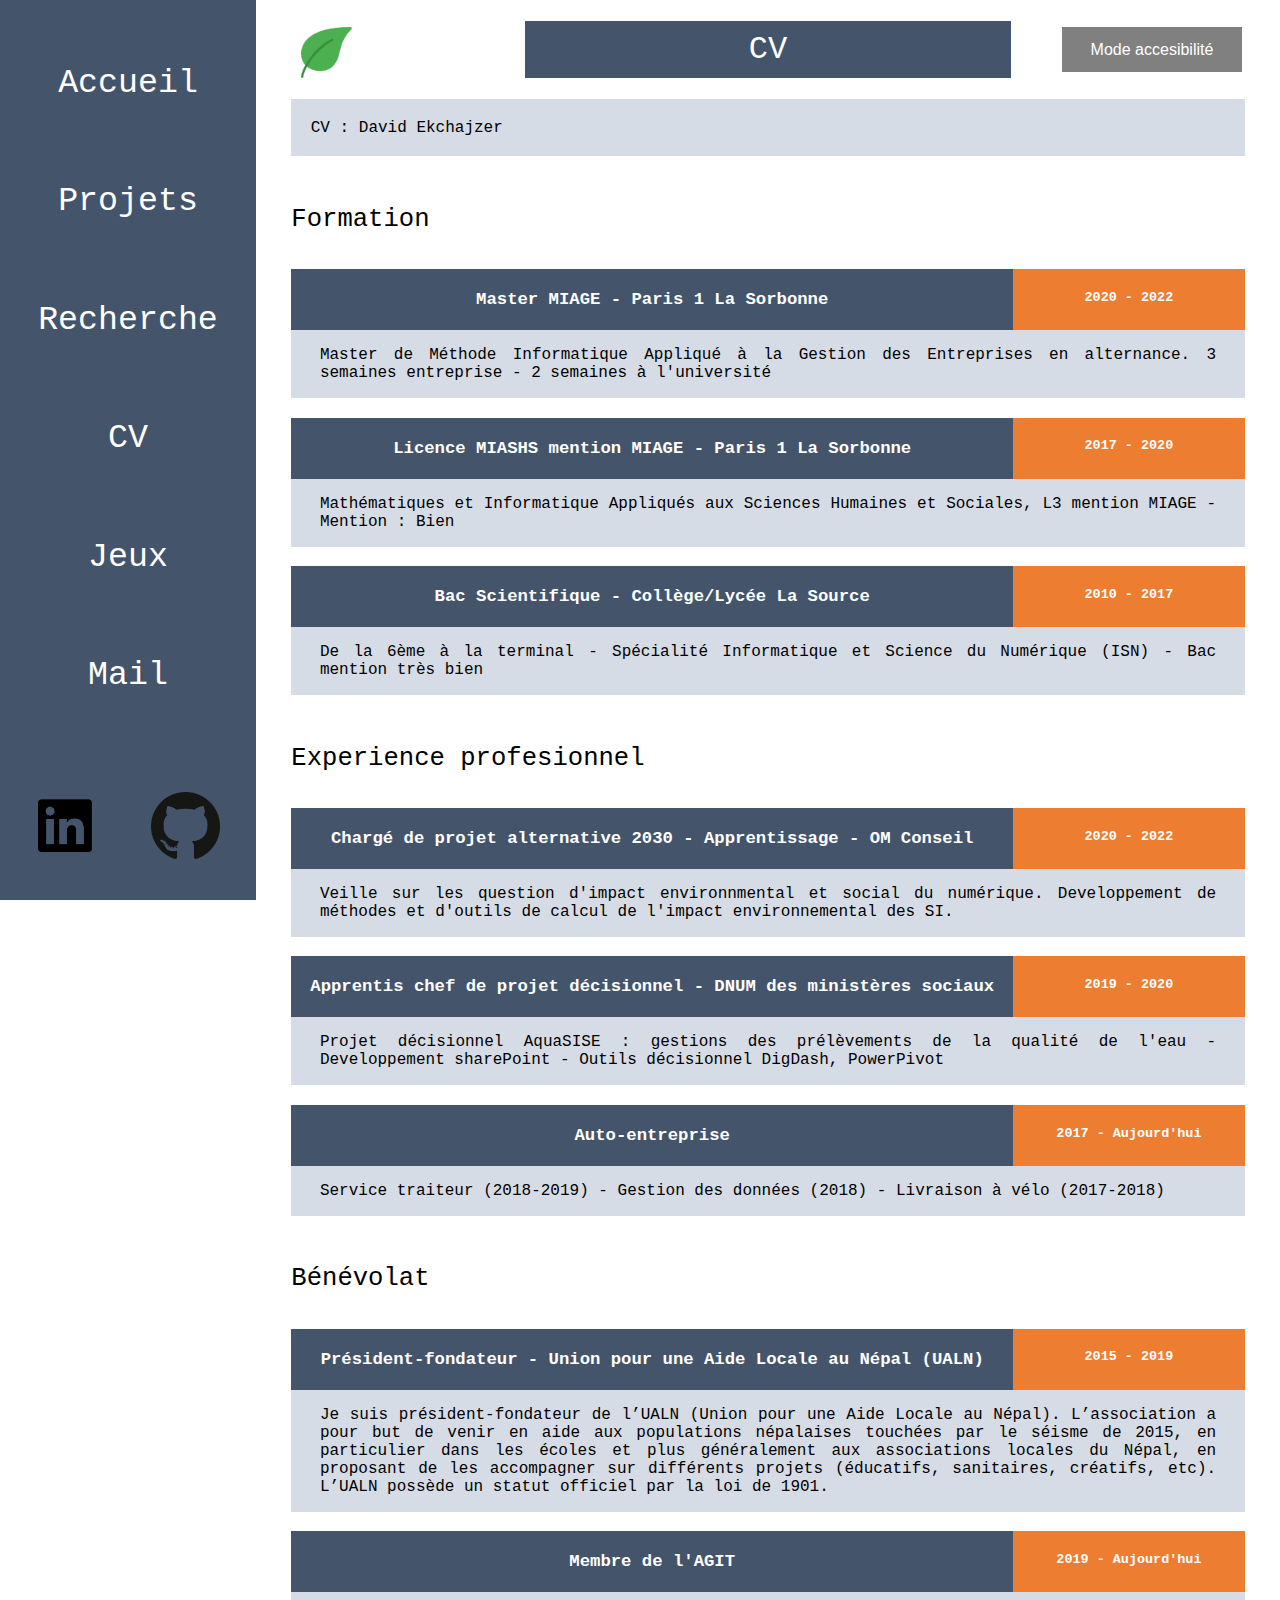
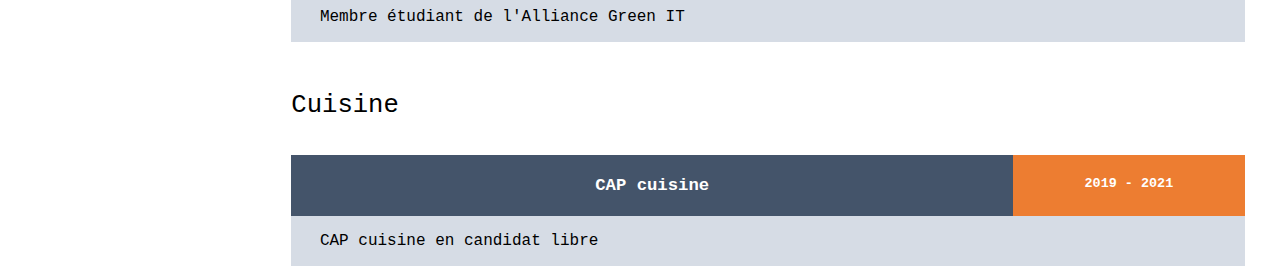
==== CV/CV.html @ 71c20ae8 "Initial commit" ====
<!DOCTYPE html>

<html>

<head>
    <title>Page CV - David Ekchajzer</title>
    <link rel="icon" type="image/png" sizes="16x16" href="../favicon.png">
    <meta charset="utf-8" />
</head>

<body>
    <div id="pageBody">
        <div id="lefNav">
            <nav>
                <ul>
                    <li class="navElement"><a href="../index.html" class="navElementLink">Accueil</a></li>
                    <li class="navElement"><a href="../Projets/Projets.html" class="navElementLink">Projets</a></li>
                    <li class="navElement"><a href="../Recherche/Recherche.html" class="navElementLink">Recherche</a></li>
                    <li class="navElement"><a href="../CV/CV.html" class="navElementLink">CV</a></li>
                    <li class="navElement"><a href="../Jeux/Jeux.html" class="navElementLink">Jeux</a></li>
                    <li class="navElement"><a href="mailto:da.ekchajzer@gmail.com" class="navElementLink">Mail</a></li>
                </ul>
            </nav>

            <div id="logosFooter">
                <a href="https://www.linkedin.com/in/david-ekchajzer/"><img alt="Logo Linkedin" class="logoFooterLinkedin" src="../logoLinkedin.png"></a>
                <a href="https://github.com/da-ekchajzer"><img alt="Logo Github" class="logoFooterGit" src="../logoGithub.png"></a>
            </div>
        </div>

        <div id="rightContent">
            <div id="headerContent">
                <div id="pageTitle">
                    <h1>CV</h1>
                </div>

            </div>

            <div id="bodyContent">
                <p id="presentationParagraph">CV : David Ekchajzer</p>

                <div id="previews">
                    <h3>Formation</h3>
                    <a class="projectPreview" href="https://www.pantheonsorbonne.fr/diplomes/miage/" target="_blank">
                        <div class="previewHeader">
                            <div class="previewTitle">
                                <h2>Master MIAGE - Paris 1 La Sorbonne</h2>
                            </div>
                            <div class="previewDate">
                                <h2>2020 - 2022</h2>
                            </div>

                        </div>
                        <p class="previewBody">
                            Master de Méthode Informatique Appliqué à la Gestion des Entreprises en alternance.
                            3 semaines entreprise - 2 semaines à l'université
                        </p>
                    </a>

                    <a class="projectPreview" href="https://www.pantheonsorbonne.fr/ufr/ufr27/acces-l1/licence-miashs/" target="_blank">
                        <div class="previewHeader">
                            <div class="previewTitle">
                                <h2>Licence MIASHS mention MIAGE - Paris 1 La Sorbonne</h2>
                            </div>
                            <div class="previewDate">
                                <h2>2017 - 2020</h2>
                            </div>

                        </div>
                        <p class="previewBody">
                            Mathématiques et Informatique Appliqués aux Sciences Humaines et Sociales, L3 mention MIAGE
                            - Mention : Bien
                        </p>
                    </a>

                    <a class="projectPreview" href="https://ecolelasource.org/" target="_blank">
                        <div class="previewHeader">
                            <div class="previewTitle">
                                <h2>Bac Scientifique - Collège/Lycée La Source</h2>
                            </div>
                            <div class="previewDate">
                                <h2>2010 - 2017</h2>
                            </div>

                        </div>
                        <p class="previewBody">
                            De la 6ème à la terminal - Spécialité Informatique et Science du Numérique (ISN) -
                            Bac mention très bien
                        </p>
                    </a>


                    <h3>Experience profesionnel</h3>
                    <a class="projectPreview" href="https://www.om-conseil.fr/" target="_blank">
                        <div class="previewHeader">
                            <div class="previewTitle">
                                <h2>Chargé de projet alternative 2030 - Apprentissage - OM Conseil</h2>
                            </div>
                            <div class="previewDate">
                                <h2>2020 - 2022</h2>
                            </div>

                        </div>
                        <p class="previewBody">
                            Veille sur les question d'impact environnmental et social du numérique. Developpement de méthodes et d'outils de calcul de l'impact environnemental des SI.
                        </p>
                    </a>

                    <a class="projectPreview" href="https://solidarites-sante.gouv.fr/ministere/organisation/organisation-des-directions-et-services/article/organisation-de-la-direction-du-numerique-dnum" target="_blank">
                        <div class="previewHeader">
                            <div class="previewTitle">
                                <h2>Apprentis chef de projet décisionnel - DNUM des ministères sociaux</h2>
                            </div>
                            <div class="previewDate">
                                <h2>2019 - 2020</h2>
                            </div>

                        </div>
                        <p class="previewBody">
                            Projet décisionnel AquaSISE : gestions des prélèvements de la qualité de l'eau - Developpement sharePoint - Outils décisionnel DigDash, PowerPivot
                        </p>
                    </a>

                    <div class="projectPreview" href="">
                        <div class="previewHeader">
                            <div class="previewTitle">
                                <h2>Auto-entreprise</h2>
                            </div>
                            <div class="previewDate">
                                <h2>2017 - Aujourd'hui</h2>
                            </div>

                        </div>
                        <p class="previewBody">
                            Service traiteur (2018-2019) - Gestion des données (2018) - Livraison à vélo (2017-2018)
                        </p>
                    </div>

                    <h3>Bénévolat</h3>
                    <a class="projectPreview" href="https://www.facebook.com/UALN1/" target="_blank">
                        <div class="previewHeader">
                            <div class="previewTitle">
                                <h2>Président-fondateur - Union pour une Aide Locale au Népal (UALN)</h2>
                            </div>
                            <div class="previewDate">
                                <h2>2015 - 2019</h2>
                            </div>

                        </div>
                        <p class="previewBody">
                            Je suis président-fondateur de l’UALN (Union pour une Aide Locale au Népal). L’association a pour but de venir en aide aux populations népalaises touchées par le séisme de 2015, en particulier dans les écoles et plus généralement aux associations locales du Népal, en proposant de les accompagner sur différents projets (éducatifs, sanitaires, créatifs, etc). L’UALN possède un statut officiel par la loi de 1901.
                        </p>
                    </a>

                    <a class="projectPreview" href="https://alliancegreenit.org/" target="_blank">
                        <div class="previewHeader">
                            <div class="previewTitle">
                                <h2>Membre de l'AGIT</h2>
                            </div>
                            <div class="previewDate">
                                <h2>2019 - Aujourd'hui</h2>
                            </div>

                        </div>
                        <p class="previewBody">
                            Membre étudiant de l'Alliance Green IT
                        </p>
                    </a>

                    <h3>Cuisine</h3>
                    <div class="projectPreview" href="https://www.facebook.com/UALN1/" target="_blank">
                        <div class="previewHeader">
                            <div class="previewTitle">
                                <h2>CAP cuisine</h2>
                            </div>
                            <div class="previewDate">
                                <h2>2019 - 2021</h2>
                            </div>

                        </div>
                        <p class="previewBody">
                            CAP cuisine en candidat libre
                        </p>
                    </div>


                </div>
            </div>

        </div>


        <div id="logosConception">
            <div class="tooltip">
                <span class="tooltiptext">Cette page emet environ Xg CO2-eq.</span>
                <a tabindex="3" class="logoEcoConception" href="../Articles/article.html"><img class="logoConceptionimg" alt="Accesibility implementation" src="../leaf.png"></a>

            </div>

        </div>

        <button id="AccesibilityButton" tabindex="1" type="button" onclick="buttonAccessibility();">Mode accesibilité</button>

    </div>
</body>

<script>
    function loadStyleSheet(CSShref) {
        var head = document.head;
        var link = document.createElement("link");

        link.type = "text/css";
        link.rel = "stylesheet";
        link.href = CSShref;

        head.appendChild(link);
    }

    function loadNormalStyleSheet() {
        loadStyleSheet("../CSS/stylesheet.css")
    }


    function loadAccesibilityStyleSheet() {
        loadStyleSheet("../CSS/accessibilityStyleSheet.css")
    }

    function buttonAccessibility() {
        var elementBody = document.getElementsByTagName("body")[0]
        elementBody.setAttribute("hidden", true);

        if (document.querySelectorAll('link[rel=stylesheet]')[0].getAttribute("href").endsWith("accessibilityStyleSheet.css")) {
            removeStyleSheet();
            loadNormalStyleSheet();
            localStorage.setItem("mode", "normal");

        } else {
            removeStyleSheet();
            loadAccesibilityStyleSheet();
            localStorage.setItem("mode", "accesibility");
        }

        elementBody.removeAttribute("hidden");
    }

    function removeStyleSheet() {
        var elements = document.querySelectorAll('link[rel=stylesheet]');
        elements[0].parentNode.removeChild(elements[0]);
    }


    if (localStorage.getItem("mode") == "accesibility") {
        loadAccesibilityStyleSheet();
    } else {
        loadNormalStyleSheet();
    }
</script></html>
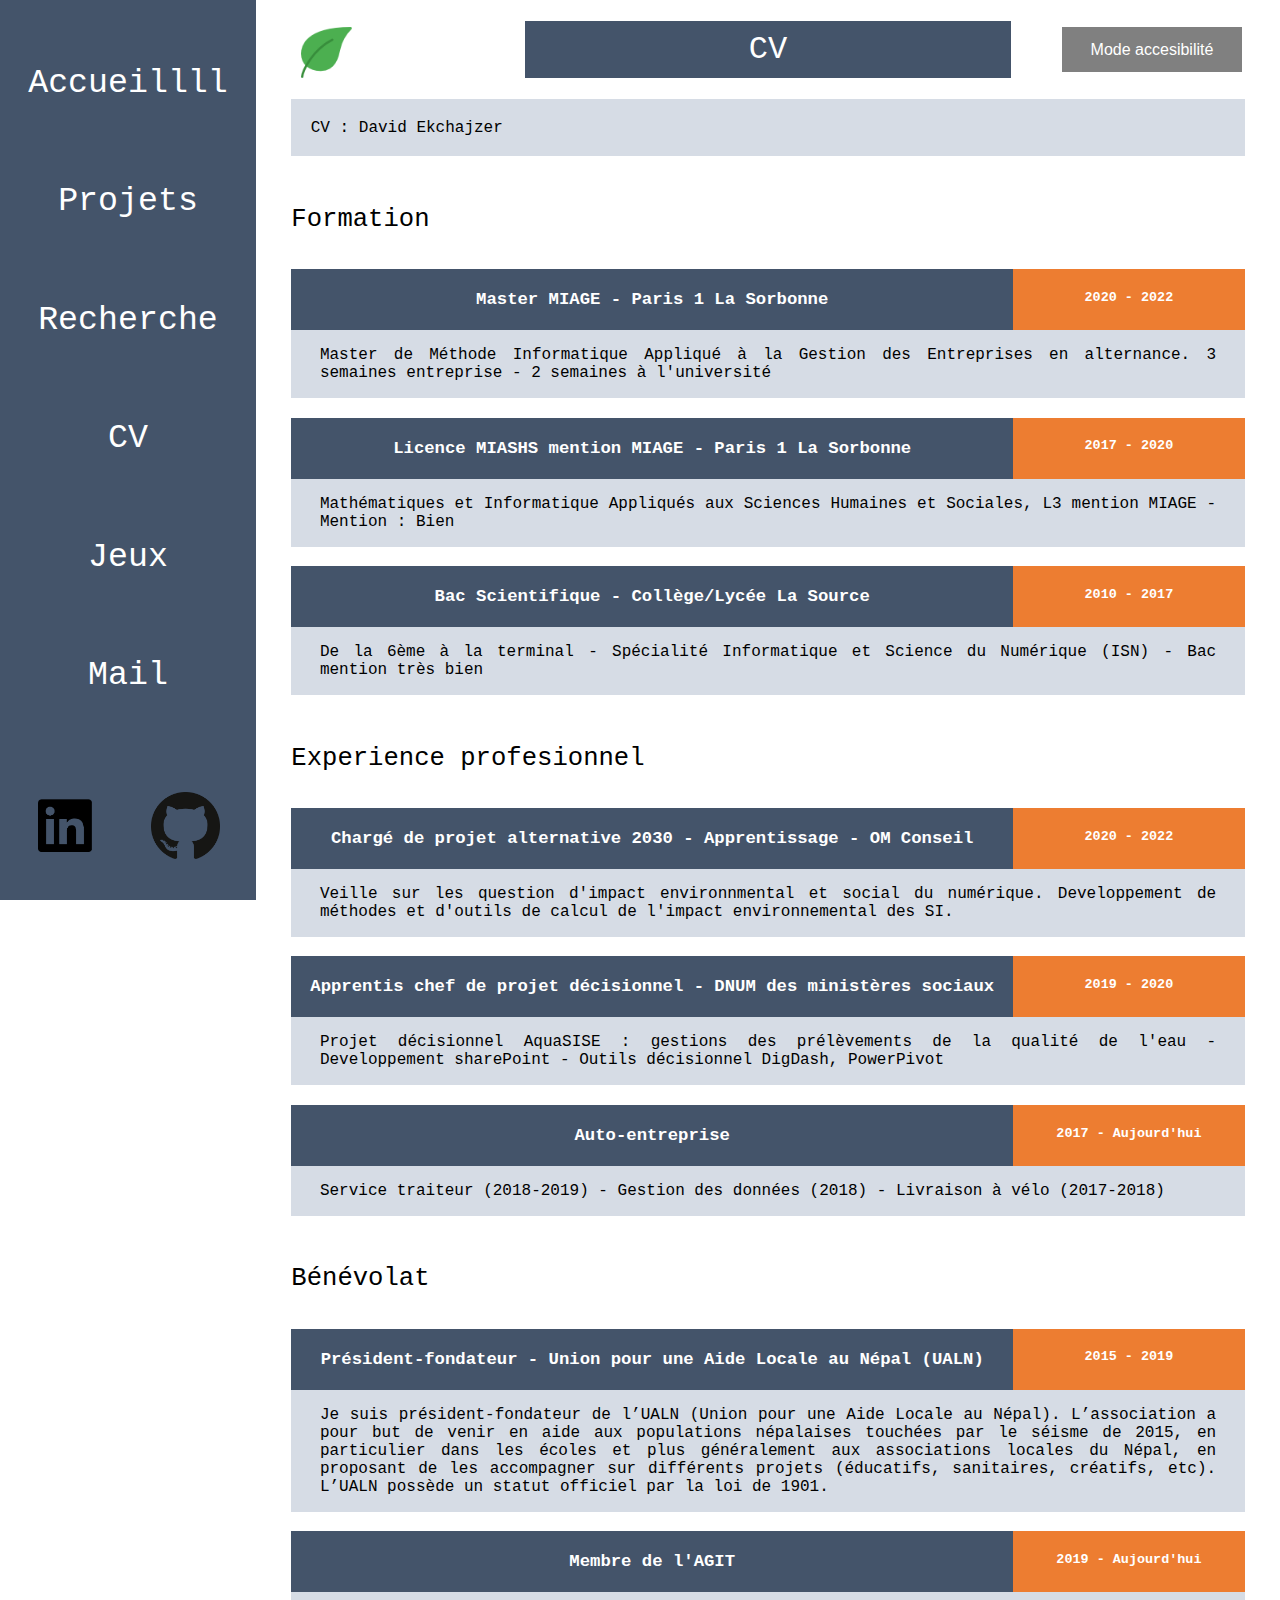
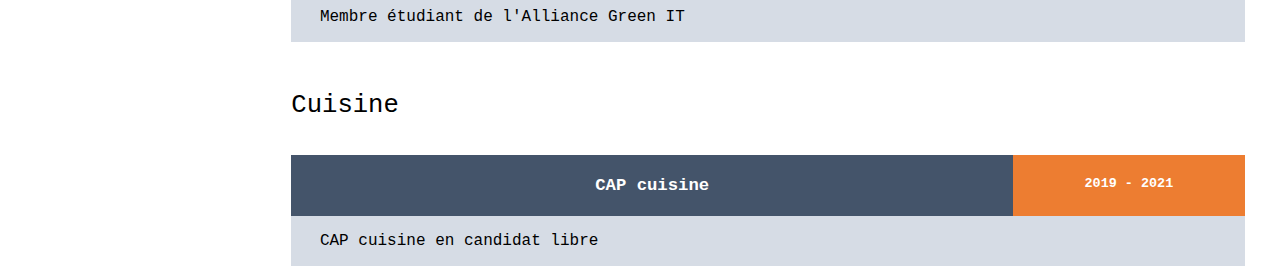
==== commit eeeab012: "testDeploy1" ====
--- a/CV/CV.html
+++ b/CV/CV.html
@@ -13,7 +13,7 @@
         <div id="lefNav">
             <nav>
                 <ul>
-                    <li class="navElement"><a href="../index.html" class="navElementLink">Accueil</a></li>
+                    <li class="navElement"><a href="../index.html" class="navElementLink">Accueillll</a></li>
                     <li class="navElement"><a href="../Projets/Projets.html" class="navElementLink">Projets</a></li>
                     <li class="navElement"><a href="../Recherche/Recherche.html" class="navElementLink">Recherche</a></li>
                     <li class="navElement"><a href="../CV/CV.html" class="navElementLink">CV</a></li>
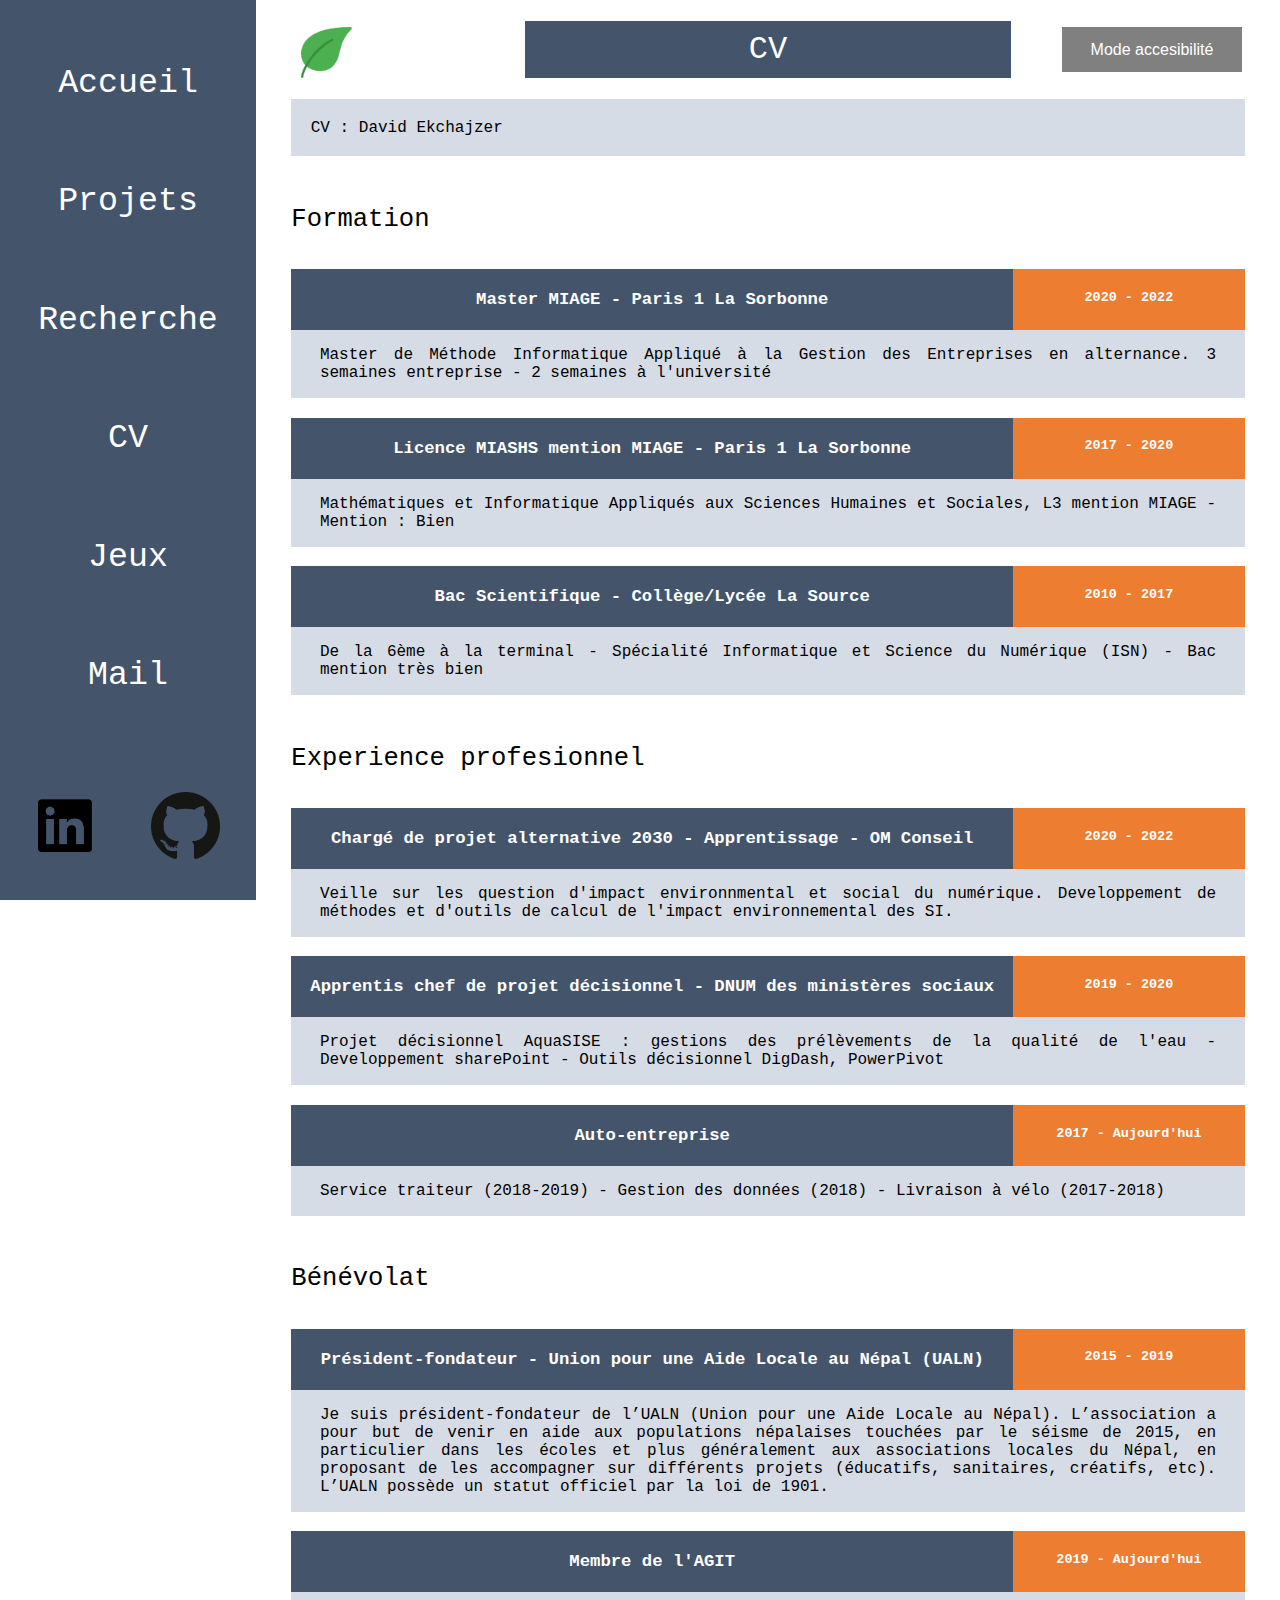
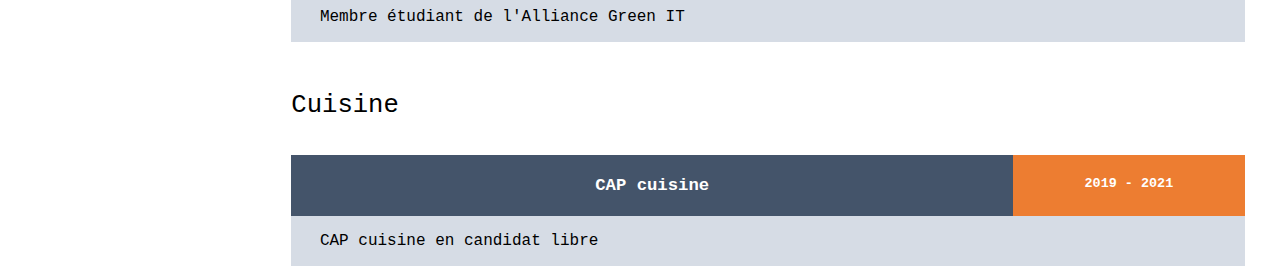
==== commit 43adc9cd: "En cours de construction" ====
--- a/CV/CV.html
+++ b/CV/CV.html
@@ -13,7 +13,7 @@
         <div id="lefNav">
             <nav>
                 <ul>
-                    <li class="navElement"><a href="../index.html" class="navElementLink">Accueillll</a></li>
+                    <li class="navElement"><a href="../index.html" class="navElementLink">Accueil</a></li>
                     <li class="navElement"><a href="../Projets/Projets.html" class="navElementLink">Projets</a></li>
                     <li class="navElement"><a href="../Recherche/Recherche.html" class="navElementLink">Recherche</a></li>
                     <li class="navElement"><a href="../CV/CV.html" class="navElementLink">CV</a></li>
